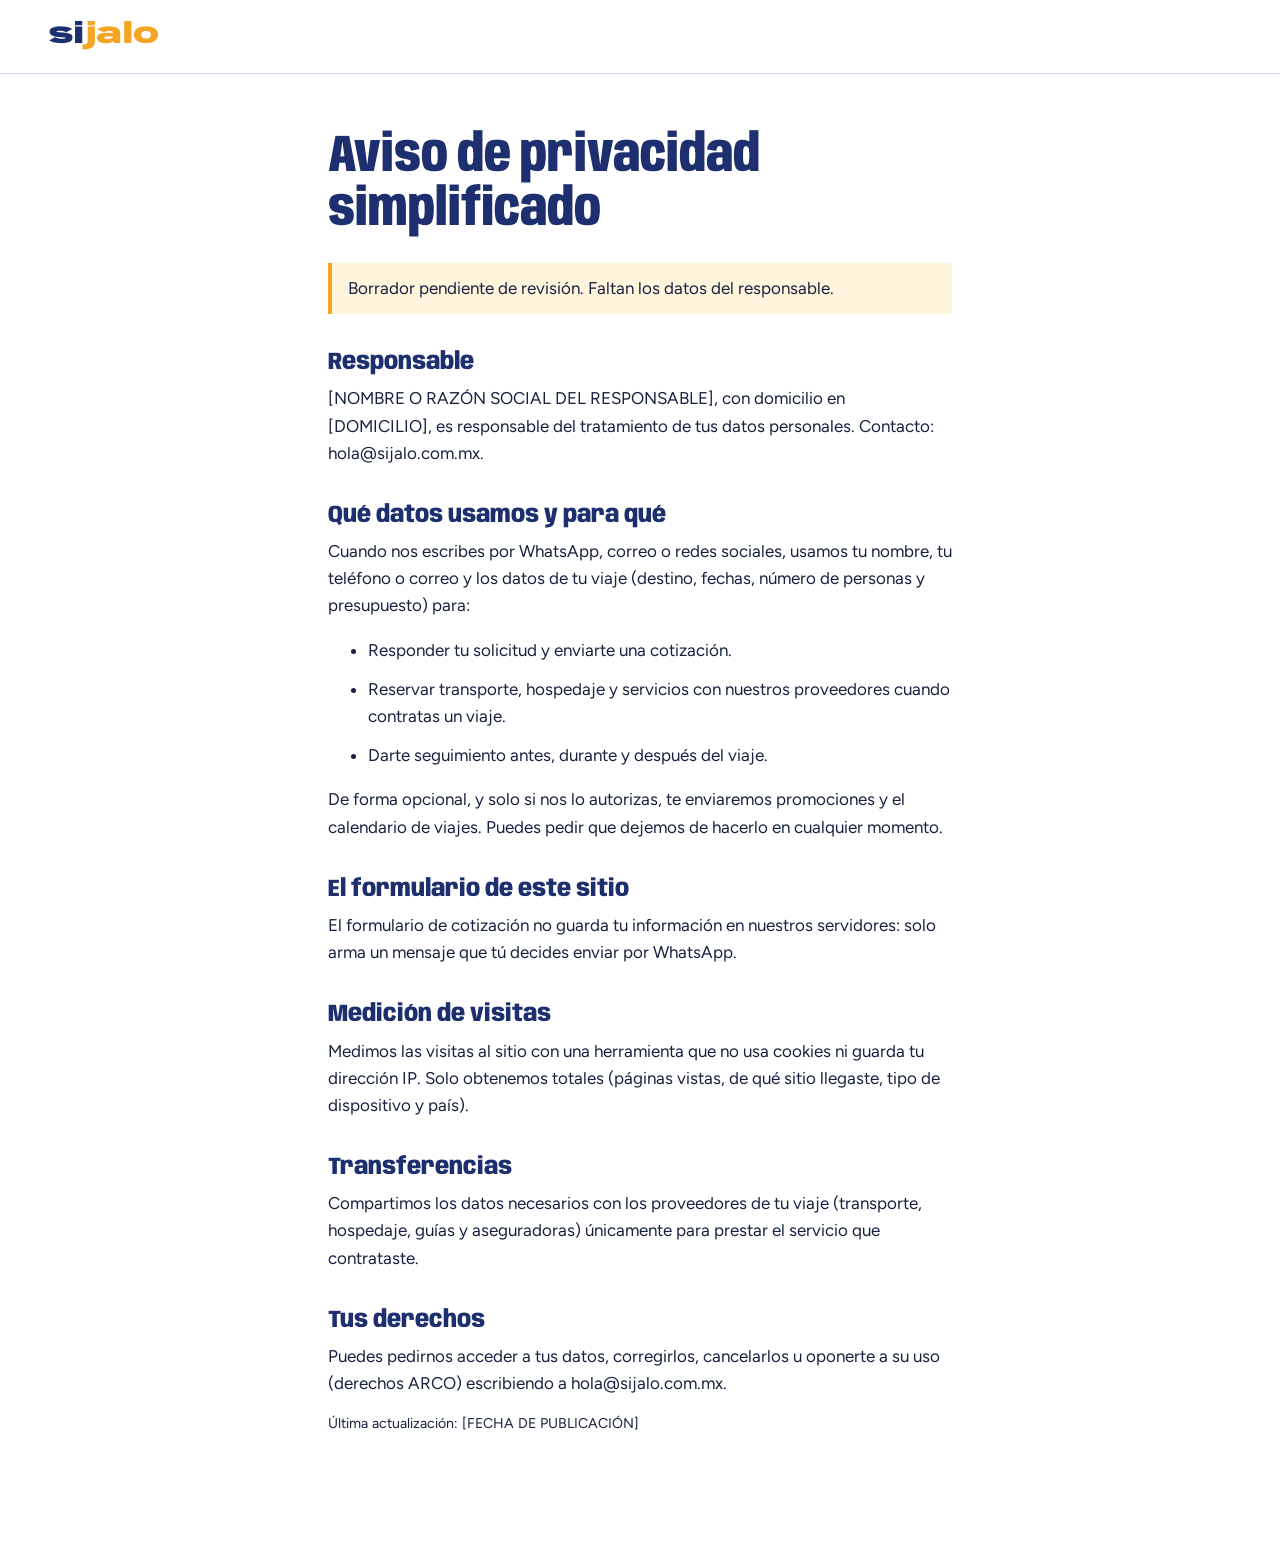
==== privacidad.html @ 4b42a72a "feat: landing v1, hosting ADR, legal checklist and IMPI findings Co-Authored-By: Claude Opus 5.5 <no" ====
<!doctype html>
<html lang="es-MX">
<head>
  <meta charset="utf-8">
  <meta name="viewport" content="width=device-width, initial-scale=1">
  <title>Aviso de privacidad, Sijalo</title>
  <meta name="robots" content="noindex">
  <link rel="icon" href="favicon.svg" type="image/svg+xml">
  <link rel="preconnect" href="https://fonts.googleapis.com">
  <link rel="preconnect" href="https://fonts.gstatic.com" crossorigin>
  <link href="https://fonts.googleapis.com/css2?family=Anybody:wdth,wght@50..150,500..900&family=Figtree:wght@400;500;700&display=swap" rel="stylesheet">
  <link rel="stylesheet" href="styles.css">
</head>
<body>
  <header class="top">
    <a class="logo" href="/" aria-label="Sijalo, inicio">si<span>jalo</span></a>
  </header>
  <main class="legal">
    <h1>Aviso de privacidad simplificado</h1>
    <!-- DRAFT: pending owner approval and responsible-party data. Do not publish without approval. -->
    <p class="draft">Borrador pendiente de revisión. Faltan los datos del responsable.</p>

    <h2>Responsable</h2>
    <p>[NOMBRE O RAZÓN SOCIAL DEL RESPONSABLE], con domicilio en [DOMICILIO], es responsable del tratamiento de tus datos personales. Contacto: hola@sijalo.com.mx.</p>

    <h2>Qué datos usamos y para qué</h2>
    <p>Cuando nos escribes por WhatsApp, correo o redes sociales, usamos tu nombre, tu teléfono o correo y los datos de tu viaje (destino, fechas, número de personas y presupuesto) para:</p>
    <ul>
      <li>Responder tu solicitud y enviarte una cotización.</li>
      <li>Reservar transporte, hospedaje y servicios con nuestros proveedores cuando contratas un viaje.</li>
      <li>Darte seguimiento antes, durante y después del viaje.</li>
    </ul>
    <p>De forma opcional, y solo si nos lo autorizas, te enviaremos promociones y el calendario de viajes. Puedes pedir que dejemos de hacerlo en cualquier momento.</p>

    <h2>El formulario de este sitio</h2>
    <p>El formulario de cotización no guarda tu información en nuestros servidores: solo arma un mensaje que tú decides enviar por WhatsApp.</p>

    <h2>Medición de visitas</h2>
    <p>Medimos las visitas al sitio con una herramienta que no usa cookies ni guarda tu dirección IP. Solo obtenemos totales (páginas vistas, de qué sitio llegaste, tipo de dispositivo y país).</p>

    <h2>Transferencias</h2>
    <p>Compartimos los datos necesarios con los proveedores de tu viaje (transporte, hospedaje, guías y aseguradoras) únicamente para prestar el servicio que contrataste.</p>

    <h2>Tus derechos</h2>
    <p>Puedes pedirnos acceder a tus datos, corregirlos, cancelarlos u oponerte a su uso (derechos ARCO) escribiendo a hola@sijalo.com.mx.</p>

    <p><small>Última actualización: [FECHA DE PUBLICACIÓN]</small></p>
  </main>
</body>
</html>
---- styles.css ----
:root {
  --anil: #1d2f6f;
  --anil-deep: #121e4a;
  --sol: #f5a524;
  --nopal: #2f7d4f;
  --cielo: #dfe8ff;
  --paper: #ffffff;
  --ink: #18213f;
  --muted: #55607f;
  --line: #d5dcef;
  --chat-bg: #e9efe4;
  --bubble-in: #ffffff;
  --bubble-out: #d4f3c4;
  --display: "Anybody", "Arial Narrow", sans-serif;
  --body: "Figtree", system-ui, sans-serif;
  --gutter: clamp(16px, 4vw, 48px);
  --max: 1160px;
}

*, *::before, *::after { box-sizing: border-box; }
html { scroll-behavior: smooth; }
@media (prefers-reduced-motion: reduce) { html { scroll-behavior: auto; } }

body {
  margin: 0;
  background: var(--paper);
  color: var(--ink);
  font: 400 1.0625rem/1.6 var(--body);
  -webkit-font-smoothing: antialiased;
}

h1, h2, h3 { font-family: var(--display); line-height: 1.05; margin: 0; }
h2 { font-size: clamp(2rem, 4.5vw, 3.25rem); font-weight: 800; font-stretch: 75%; color: var(--anil); }
h3 { font-size: 1.375rem; font-weight: 700; font-stretch: 90%; }
p { margin: 0; }
a { color: inherit; }
:focus-visible { outline: 3px solid var(--sol); outline-offset: 3px; border-radius: 4px; }

.skip { position: absolute; left: -999px; top: 8px; background: var(--sol); padding: 8px 14px; z-index: 10; }
.skip:focus { left: 8px; }

main > section { padding: clamp(64px, 9vw, 120px) var(--gutter); }
main > section > * { max-width: var(--max); margin-inline: auto; }

/* Logo */
.logo {
  font-family: var(--display);
  font-weight: 900;
  font-stretch: 130%;
  font-size: 1.75rem;
  letter-spacing: -0.02em;
  text-decoration: none;
  color: var(--anil);
}
.logo span { color: var(--sol); }

/* Header */
.top {
  position: sticky; top: 0; z-index: 5;
  display: flex; align-items: center; justify-content: space-between; gap: 16px;
  padding: 14px var(--gutter);
  background: color-mix(in srgb, var(--paper) 92%, transparent);
  backdrop-filter: blur(8px);
  border-bottom: 1px solid var(--line);
}
.top nav { display: flex; align-items: center; gap: clamp(12px, 2.5vw, 28px); font-weight: 500; }
.top nav a { text-decoration: none; }
.top nav a:not(.nav-cta):hover { text-decoration: underline; text-underline-offset: 4px; }
.nav-cta { background: var(--anil); color: #fff; padding: 8px 16px; border-radius: 999px; }
@media (max-width: 640px) { .top nav a:not(.nav-cta) { display: none; } }

/* Buttons */
.btn {
  display: inline-flex; align-items: center; justify-content: center;
  min-height: 52px; padding: 0 26px;
  border-radius: 999px; border: 2px solid transparent;
  font: 700 1.0625rem var(--body); text-decoration: none; cursor: pointer;
  transition: transform .15s ease, background-color .15s ease;
}
.btn:active { transform: translateY(1px); }
.btn-sun { background: var(--sol); color: var(--anil-deep); }
.btn-sun:hover { background: #ffb53d; }
.btn-line { border-color: currentColor; color: inherit; background: transparent; }
.btn-line:hover { background: rgba(255,255,255,.1); }

/* Hero */
.hero {
  background: var(--anil);
  color: #fff;
  display: grid;
  grid-template-columns: minmax(0, 1.15fr) minmax(0, .85fr);
  gap: clamp(32px, 6vw, 80px);
  align-items: center;
  max-width: none !important;
}
main > .hero { padding-top: clamp(56px, 8vw, 104px); }
.hero > * { max-width: none; margin: 0; }
.hero-copy { justify-self: end; max-width: 620px; }
.hero h1 {
  font-size: clamp(4rem, 13vw, 10rem);
  font-weight: 900;
  font-stretch: 62%;
  line-height: .86;
  letter-spacing: -0.01em;
  color: var(--sol);
  margin-bottom: 28px;
}
.lede { font-size: clamp(1.125rem, 1.8vw, 1.3rem); max-width: 34ch; color: #e6ebff; }
.hero-actions { display: flex; flex-wrap: wrap; gap: 12px; margin-top: 32px; }

/* Chat mock */
.chat {
  justify-self: start;
  width: min(100%, 380px);
  border-radius: 22px;
  overflow: hidden;
  background: var(--chat-bg);
  color: var(--ink);
  box-shadow: 0 30px 60px -20px rgba(6, 12, 40, .55);
  transform: rotate(1.5deg);
}
.chat-head { display: flex; gap: 12px; align-items: center; padding: 12px 16px; background: var(--nopal); color: #fff; }
.chat-head strong { display: block; font-size: 1rem; }
.chat-head small { opacity: .85; font-size: .8125rem; }
.chat-avatar { display: grid; place-items: center; width: 40px; height: 40px; border-radius: 50%; background: rgba(255,255,255,.2); font-size: 1.25rem; }
.chat-body { display: flex; flex-direction: column; gap: 8px; padding: 18px 14px 22px; }
.msg {
  max-width: 82%;
  padding: 8px 12px;
  border-radius: 12px;
  font-size: .9375rem;
  line-height: 1.4;
  box-shadow: 0 1px 1px rgba(0,0,0,.08);
  animation: pop .35s cubic-bezier(.2,.9,.3,1.3) both;
  animation-delay: calc(.4s + var(--d) * .55s);
}
.msg b { display: block; font-size: .75rem; color: var(--nopal); }
.msg.in { background: var(--bubble-in); align-self: flex-start; border-top-left-radius: 4px; }
.msg.out { background: var(--bubble-out); align-self: flex-end; border-top-right-radius: 4px; }
.msg.out:nth-last-child(2) { font-family: var(--display); font-weight: 800; font-size: 1.25rem; font-stretch: 80%; }
@keyframes pop { from { opacity: 0; transform: translateY(8px) scale(.96); } }
@media (prefers-reduced-motion: reduce) { .msg { animation: none; } }

@media (max-width: 860px) {
  .hero { grid-template-columns: 1fr; }
  .hero-copy, .chat { justify-self: stretch; }
  .chat { margin-inline: auto; transform: none; }
}

/* Who */
.who h2 { margin-bottom: 40px; }
.who-grid {
  list-style: none; padding: 0; margin-top: 0;
  display: grid;
  grid-template-columns: repeat(12, 1fr);
  gap: 16px;
}
.who-item { padding: 28px; border-radius: 6px; }
.who-item h3 { font-size: clamp(1.75rem, 3vw, 2.25rem); font-stretch: 70%; font-weight: 800; margin-bottom: 10px; }
.who-item p { max-width: 42ch; }
.w-friends { grid-column: span 7; background: var(--sol); color: var(--anil-deep); }
.w-women { grid-column: span 5; background: var(--cielo); color: var(--anil); }
.w-family { grid-column: span 5; background: var(--anil); color: #fff; }
.w-adventure { grid-column: span 7; background: var(--nopal); color: #fff; }
@media (max-width: 760px) { .who-item { grid-column: 1 / -1 !important; } }

/* How */
.how { background: var(--cielo); }
.how h2 { margin-bottom: 40px; }
.steps {
  list-style: none; padding: 0; margin-top: 0;
  display: grid; grid-template-columns: repeat(4, 1fr); gap: 32px;
  counter-reset: step;
}
.steps li { counter-increment: step; border-top: 3px solid var(--anil); padding-top: 18px; }
.steps li::before {
  content: counter(step);
  display: block;
  font: 900 3rem/1 var(--display);
  font-stretch: 60%;
  color: var(--anil);
  margin-bottom: 10px;
}
.steps h3 { margin-bottom: 8px; color: var(--anil); }
.steps p { color: var(--muted); }
@media (max-width: 900px) { .steps { grid-template-columns: repeat(2, 1fr); } }
@media (max-width: 520px) { .steps { grid-template-columns: 1fr; } }

/* Ideas */
.ideas-head { display: grid; grid-template-columns: 1fr 1fr; gap: 24px 48px; align-items: end; margin-bottom: 40px; }
.ideas-head p { color: var(--muted); max-width: 46ch; }
@media (max-width: 760px) { .ideas-head { grid-template-columns: 1fr; } }
.dest { list-style: none; padding: 0; margin-top: 0; border-top: 1px solid var(--line); }
.dest li { border-bottom: 1px solid var(--line); }
.dest a {
  display: grid;
  grid-template-columns: minmax(0, 1fr) 180px minmax(0, 1fr);
  align-items: baseline;
  gap: 8px 24px;
  padding: 18px 4px;
  text-decoration: none;
}
.dest span {
  font: 800 clamp(1.5rem, 3.4vw, 2.5rem)/1.05 var(--display);
  font-stretch: 72%;
  color: var(--anil);
  transition: font-stretch .25s ease, color .2s ease;
}
.dest small { color: var(--nopal); font-weight: 700; font-size: .9375rem; }
.dest em { font-style: normal; color: var(--muted); }
.dest a:hover span, .dest a:focus-visible span { font-stretch: 100%; color: var(--nopal); }
@media (max-width: 760px) { .dest a { grid-template-columns: 1fr; gap: 2px; } }

/* Quote */
.quote {
  background: var(--anil-deep);
  color: #fff;
}
.quote > * { max-width: none; }
.quote { display: grid; grid-template-columns: minmax(0, 1fr) minmax(0, 1fr); gap: clamp(32px, 6vw, 80px); }
.quote-copy { justify-self: end; max-width: 460px; }
.quote h2 { color: var(--sol); margin-bottom: 18px; }
.quote-copy p { color: #d8defa; }
.quote-copy .fine { margin-top: 18px; font-size: .9375rem; color: #a9b3dc; }
.quote-form { justify-self: start; width: min(100%, 520px); display: grid; gap: 18px; margin: 0; }
.quote-form label, .quote-form legend { display: grid; gap: 6px; font-weight: 500; font-size: .9375rem; }
.quote-form input:not([type=radio]), .quote-form select {
  min-height: 50px; padding: 0 14px;
  border: 2px solid transparent; border-radius: 10px;
  background: #fff; color: var(--ink);
  font: 400 1rem var(--body);
}
.quote-form input:focus, .quote-form select:focus { outline: none; border-color: var(--sol); }
.quote-form .row { display: grid; grid-template-columns: 1fr 1fr; gap: 14px; }
.quote-form fieldset { border: 0; padding: 0; margin: 0; }
.quote-form legend { margin-bottom: 8px; }
.chips { display: flex; flex-wrap: wrap; gap: 8px; }
.chip { position: relative; display: inline-block !important; }
.chip input { position: absolute; opacity: 0; inset: 0; }
.chip span { display: inline-block; padding: 9px 16px; border-radius: 999px; border: 2px solid #4a5a9a; cursor: pointer; }
.chip input:checked + span { background: var(--sol); border-color: var(--sol); color: var(--anil-deep); font-weight: 700; }
.chip input:focus-visible + span { outline: 3px solid var(--sol); outline-offset: 2px; }
.form-error { color: #ffcf7a; font-weight: 500; }
.quote-form .btn { justify-self: start; margin-top: 6px; }
@media (max-width: 860px) {
  .quote { grid-template-columns: 1fr; }
  .quote-copy, .quote-form { justify-self: stretch; max-width: none; width: 100%; }
}
@media (max-width: 420px) { .quote-form .row { grid-template-columns: 1fr; } }

/* FAQ */
.faq h2 { margin-bottom: 28px; }
.faq details { border-bottom: 1px solid var(--line); max-width: 760px; margin-inline: auto; }
.faq h2 { max-width: 760px; }
.faq summary {
  cursor: pointer; list-style: none;
  padding: 20px 40px 20px 0; position: relative;
  font-weight: 700; font-size: 1.125rem;
}
.faq summary::-webkit-details-marker { display: none; }
.faq summary::after {
  content: "+"; position: absolute; right: 4px; top: 50%; transform: translateY(-50%);
  font: 700 1.75rem/1 var(--display); color: var(--nopal); transition: transform .2s ease;
}
.faq details[open] summary::after { transform: translateY(-50%) rotate(45deg); }
.faq details p { padding: 0 0 22px; color: var(--muted); max-width: 64ch; }

/* Footer */
.foot {
  display: grid; grid-template-columns: 1fr auto; gap: 24px;
  padding: 48px var(--gutter);
  border-top: 1px solid var(--line);
  max-width: calc(var(--max) + 2 * var(--gutter));
  margin: 0 auto;
}
.foot-brand p { color: var(--muted); margin-top: 4px; }
.foot-links { list-style: none; padding: 0; margin: 0; display: flex; flex-wrap: wrap; gap: 8px 24px; align-self: center; }
.foot-links a { text-decoration: none; font-weight: 500; }
.foot-links a:hover { text-decoration: underline; }
.copy { grid-column: 1 / -1; color: var(--muted); font-size: .875rem; }
@media (max-width: 640px) { .foot { grid-template-columns: 1fr; } }

/* Legal page */
.legal { max-width: 720px; margin: 0 auto; padding: 56px var(--gutter) 96px; }
.legal h1 { font-size: clamp(2.25rem, 5vw, 3.25rem); font-stretch: 75%; font-weight: 800; color: var(--anil); margin-bottom: 24px; }
.legal h2 { font-size: 1.5rem; margin: 36px 0 10px; font-stretch: 85%; }
.legal p, .legal li { color: var(--ink); margin-bottom: 12px; }
.legal .draft { background: #fff4dc; border-left: 4px solid var(--sol); padding: 12px 16px; }
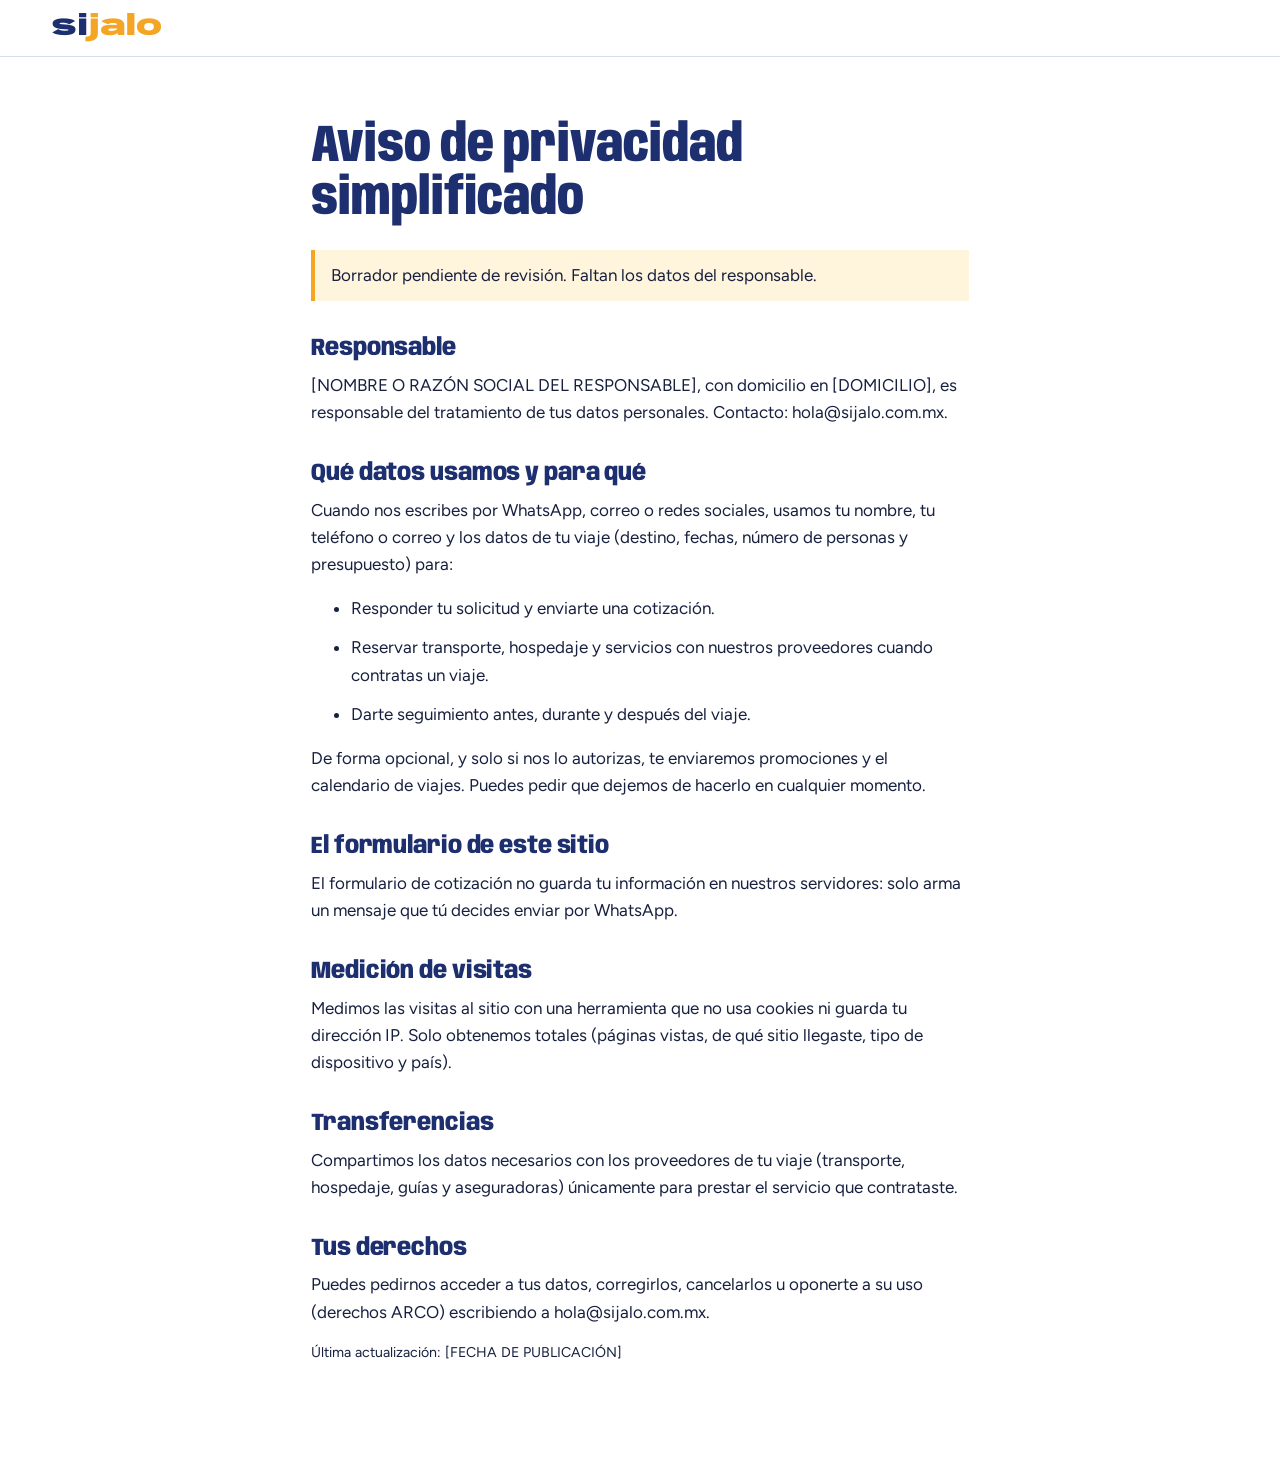
==== commit a5efb14c: "feat(site): v2 redesign with photos, slideshow, trip builder, seasons and video reel Co-Authored-By:" ====
--- a/privacidad.html
+++ b/privacidad.html
@@ -11,7 +11,7 @@
   <link href="https://fonts.googleapis.com/css2?family=Anybody:wdth,wght@50..150,500..900&family=Figtree:wght@400;500;700&display=swap" rel="stylesheet">
   <link rel="stylesheet" href="styles.css">
 </head>
-<body>
+<body class="page">
   <header class="top">
     <a class="logo" href="/" aria-label="Sijalo, inicio">si<span>jalo</span></a>
   </header>
--- a/styles.css
+++ b/styles.css
@@ -1,288 +1,390 @@
 :root {
   --anil: #1d2f6f;
-  --anil-deep: #121e4a;
+  --anil-deep: #111c46;
   --sol: #f5a524;
+  --sol-hi: #ffb94a;
+  --tierra: #b4432a;
   --nopal: #2f7d4f;
-  --cielo: #dfe8ff;
+  --cielo: #e4ebff;
+  --arena: #fbf7f0;
   --paper: #ffffff;
-  --ink: #18213f;
-  --muted: #55607f;
-  --line: #d5dcef;
-  --chat-bg: #e9efe4;
-  --bubble-in: #ffffff;
-  --bubble-out: #d4f3c4;
+  --ink: #17203f;
+  --muted: #5a6483;
+  --line: #d9dfef;
   --display: "Anybody", "Arial Narrow", sans-serif;
   --body: "Figtree", system-ui, sans-serif;
-  --gutter: clamp(16px, 4vw, 48px);
-  --max: 1160px;
+  --gutter: clamp(16px, 4vw, 56px);
+  --max: 1200px;
+  --r-lg: 22px;
+  --r-md: 14px;
 }
 
 *, *::before, *::after { box-sizing: border-box; }
-html { scroll-behavior: smooth; }
-@media (prefers-reduced-motion: reduce) { html { scroll-behavior: auto; } }
-
-body {
-  margin: 0;
-  background: var(--paper);
-  color: var(--ink);
-  font: 400 1.0625rem/1.6 var(--body);
-  -webkit-font-smoothing: antialiased;
-}
-
-h1, h2, h3 { font-family: var(--display); line-height: 1.05; margin: 0; }
-h2 { font-size: clamp(2rem, 4.5vw, 3.25rem); font-weight: 800; font-stretch: 75%; color: var(--anil); }
-h3 { font-size: 1.375rem; font-weight: 700; font-stretch: 90%; }
+[hidden] { display: none !important; }
+html { scroll-behavior: smooth; scroll-padding-top: 72px; }
+@media (prefers-reduced-motion: reduce) { html { scroll-behavior: auto; } *, *::before, *::after { animation: none !important; transition: none !important; } }
+
+body { margin: 0; background: var(--paper); color: var(--ink); font: 400 1.0625rem/1.6 var(--body); -webkit-font-smoothing: antialiased; }
+img { display: block; max-width: 100%; }
+h1, h2, h3 { font-family: var(--display); line-height: 1.02; margin: 0; }
+h2 { font-size: clamp(2.25rem, 5vw, 3.75rem); font-weight: 800; font-stretch: 72%; color: var(--anil); letter-spacing: -0.005em; }
+h3 { font-size: 1.375rem; font-weight: 700; font-stretch: 88%; }
 p { margin: 0; }
 a { color: inherit; }
-:focus-visible { outline: 3px solid var(--sol); outline-offset: 3px; border-radius: 4px; }
-
-.skip { position: absolute; left: -999px; top: 8px; background: var(--sol); padding: 8px 14px; z-index: 10; }
+button { font: inherit; }
+:focus-visible { outline: 3px solid var(--sol); outline-offset: 3px; border-radius: 6px; }
+
+.wrap { max-width: var(--max); margin-inline: auto; }
+main > section { padding: clamp(72px, 10vw, 136px) var(--gutter); }
+.kicker { font-weight: 700; color: var(--tierra); margin-bottom: 10px; font-size: 1rem; }
+
+.skip { position: absolute; left: -999px; top: 8px; background: var(--sol); padding: 8px 14px; z-index: 50; }
 .skip:focus { left: 8px; }
 
-main > section { padding: clamp(64px, 9vw, 120px) var(--gutter); }
-main > section > * { max-width: var(--max); margin-inline: auto; }
-
 /* Logo */
-.logo {
-  font-family: var(--display);
-  font-weight: 900;
-  font-stretch: 130%;
-  font-size: 1.75rem;
-  letter-spacing: -0.02em;
-  text-decoration: none;
-  color: var(--anil);
-}
+.logo { font-family: var(--display); font-weight: 900; font-stretch: 130%; font-size: 1.75rem; letter-spacing: -0.02em; text-decoration: none; color: var(--anil); line-height: 1; }
 .logo span { color: var(--sol); }
 
 /* Header */
 .top {
-  position: sticky; top: 0; z-index: 5;
+  position: fixed; inset: 0 0 auto 0; z-index: 30;
   display: flex; align-items: center; justify-content: space-between; gap: 16px;
   padding: 14px var(--gutter);
-  background: color-mix(in srgb, var(--paper) 92%, transparent);
-  backdrop-filter: blur(8px);
-  border-bottom: 1px solid var(--line);
-}
-.top nav { display: flex; align-items: center; gap: clamp(12px, 2.5vw, 28px); font-weight: 500; }
+  transition: background-color .25s ease, box-shadow .25s ease;
+}
+.top .logo { color: #fff; }
+.top nav { display: flex; align-items: center; gap: clamp(14px, 2.4vw, 30px); font-weight: 600; color: #fff; }
 .top nav a { text-decoration: none; }
-.top nav a:not(.nav-cta):hover { text-decoration: underline; text-underline-offset: 4px; }
-.nav-cta { background: var(--anil); color: #fff; padding: 8px 16px; border-radius: 999px; }
-@media (max-width: 640px) { .top nav a:not(.nav-cta) { display: none; } }
+.top nav a:not(.nav-cta):hover { text-decoration: underline; text-underline-offset: 5px; }
+.nav-cta { background: var(--sol); color: var(--anil-deep); padding: 9px 18px; border-radius: 999px; }
+.top.solid { background: rgba(255,255,255,.96); box-shadow: 0 1px 0 var(--line); backdrop-filter: blur(10px); }
+.top.solid .logo, .top.solid nav { color: var(--anil); }
+.top.solid .logo span { color: var(--sol); }
+@media (max-width: 820px) { .top nav a:not(.nav-cta) { display: none; } }
 
 /* Buttons */
 .btn {
-  display: inline-flex; align-items: center; justify-content: center;
-  min-height: 52px; padding: 0 26px;
-  border-radius: 999px; border: 2px solid transparent;
+  display: inline-flex; align-items: center; justify-content: center; gap: 8px;
+  min-height: 54px; padding: 0 28px; border-radius: 999px; border: 2px solid transparent;
   font: 700 1.0625rem var(--body); text-decoration: none; cursor: pointer;
-  transition: transform .15s ease, background-color .15s ease;
+  transition: transform .15s ease, background-color .15s ease, color .15s ease;
 }
 .btn:active { transform: translateY(1px); }
 .btn-sun { background: var(--sol); color: var(--anil-deep); }
-.btn-sun:hover { background: #ffb53d; }
-.btn-line { border-color: currentColor; color: inherit; background: transparent; }
-.btn-line:hover { background: rgba(255,255,255,.1); }
+.btn-sun:hover { background: var(--sol-hi); }
+.btn-anil { background: var(--anil); color: #fff; }
+.btn-anil:hover { background: var(--anil-deep); }
+.btn-glass { background: rgba(255,255,255,.14); color: #fff; border-color: rgba(255,255,255,.7); backdrop-filter: blur(6px); }
+.btn-glass:hover { background: rgba(255,255,255,.24); }
+.btn-ghost { background: transparent; color: var(--anil); border-color: var(--line); }
+.btn-ghost:hover { border-color: var(--anil); }
+.link { color: var(--anil); font-weight: 700; text-underline-offset: 5px; }
 
 /* Hero */
-.hero {
-  background: var(--anil);
-  color: #fff;
-  display: grid;
-  grid-template-columns: minmax(0, 1.15fr) minmax(0, .85fr);
-  gap: clamp(32px, 6vw, 80px);
-  align-items: center;
-  max-width: none !important;
-}
-main > .hero { padding-top: clamp(56px, 8vw, 104px); }
-.hero > * { max-width: none; margin: 0; }
-.hero-copy { justify-self: end; max-width: 620px; }
+.hero { position: relative; min-height: min(100svh, 980px); display: grid; align-items: end; color: #fff; overflow: hidden; isolation: isolate; padding-top: 120px !important; padding-bottom: clamp(56px, 8vw, 96px) !important; }
+.hero-bg { position: absolute; inset: 0; z-index: -1; overflow: hidden; background: var(--anil-deep); }
+.hero-bg .slide { position: absolute; inset: 0; width: 100%; height: 100%; object-fit: cover; object-position: 50% 55%; opacity: 0; transform: scale(1.02); transition: opacity 1.4s ease; }
+.hero-bg .slide.on { opacity: 1; animation: kenburns 9s ease-out forwards; }
+@keyframes kenburns { from { transform: scale(1.02) translate3d(0,0,0); } to { transform: scale(1.14) translate3d(-1.5%, -1%, 0); } }
+.sr-only { position: absolute; width: 1px; height: 1px; overflow: hidden; clip: rect(0 0 0 0); white-space: nowrap; }
+.hero-to { font: 800 clamp(1.75rem, 4vw, 3rem)/1 var(--display); font-stretch: 70%; color: #fff; margin: -8px 0 22px; height: 1.1em; overflow: hidden; text-shadow: 0 2px 20px rgba(17,28,70,.5); }
+.hero-to span { display: inline-block; }
+.hero-to span.swap { animation: swapUp .6s cubic-bezier(.2,.8,.2,1); }
+@keyframes swapUp { from { transform: translateY(100%); opacity: 0; } }
+.hero-dots { position: absolute; left: 50%; bottom: 22px; transform: translateX(-50%); display: flex; gap: 8px; }
+.hero-dots i { width: 28px; height: 4px; border-radius: 4px; background: rgba(255,255,255,.35); overflow: hidden; position: relative; }
+.hero-dots i.on::after { content: ""; position: absolute; inset: 0; background: var(--sol); transform-origin: left; animation: dot 6.5s linear forwards; }
+@keyframes dot { from { transform: scaleX(0); } }
+.hero-place { transition: opacity .4s ease; }
+.hero::after { content: ""; position: absolute; inset: 0; z-index: -1; background: linear-gradient(180deg, rgba(17,28,70,.55) 0%, rgba(17,28,70,.05) 28%, rgba(17,28,70,.15) 55%, rgba(17,28,70,.82) 100%); }
+.hero-inner { width: 100%; max-width: var(--max); margin: 0 auto; display: grid; grid-template-columns: minmax(0, 1fr) auto; gap: 40px; align-items: end; }
 .hero h1 {
-  font-size: clamp(4rem, 13vw, 10rem);
-  font-weight: 900;
-  font-stretch: 62%;
-  line-height: .86;
-  letter-spacing: -0.01em;
-  color: var(--sol);
-  margin-bottom: 28px;
-}
-.lede { font-size: clamp(1.125rem, 1.8vw, 1.3rem); max-width: 34ch; color: #e6ebff; }
-.hero-actions { display: flex; flex-wrap: wrap; gap: 12px; margin-top: 32px; }
-
-/* Chat mock */
-.chat {
-  justify-self: start;
-  width: min(100%, 380px);
-  border-radius: 22px;
-  overflow: hidden;
-  background: var(--chat-bg);
-  color: var(--ink);
-  box-shadow: 0 30px 60px -20px rgba(6, 12, 40, .55);
-  transform: rotate(1.5deg);
-}
-.chat-head { display: flex; gap: 12px; align-items: center; padding: 12px 16px; background: var(--nopal); color: #fff; }
-.chat-head strong { display: block; font-size: 1rem; }
-.chat-head small { opacity: .85; font-size: .8125rem; }
-.chat-avatar { display: grid; place-items: center; width: 40px; height: 40px; border-radius: 50%; background: rgba(255,255,255,.2); font-size: 1.25rem; }
-.chat-body { display: flex; flex-direction: column; gap: 8px; padding: 18px 14px 22px; }
-.msg {
-  max-width: 82%;
-  padding: 8px 12px;
-  border-radius: 12px;
-  font-size: .9375rem;
-  line-height: 1.4;
-  box-shadow: 0 1px 1px rgba(0,0,0,.08);
-  animation: pop .35s cubic-bezier(.2,.9,.3,1.3) both;
-  animation-delay: calc(.4s + var(--d) * .55s);
-}
-.msg b { display: block; font-size: .75rem; color: var(--nopal); }
-.msg.in { background: var(--bubble-in); align-self: flex-start; border-top-left-radius: 4px; }
-.msg.out { background: var(--bubble-out); align-self: flex-end; border-top-right-radius: 4px; }
-.msg.out:nth-last-child(2) { font-family: var(--display); font-weight: 800; font-size: 1.25rem; font-stretch: 80%; }
-@keyframes pop { from { opacity: 0; transform: translateY(8px) scale(.96); } }
-@media (prefers-reduced-motion: reduce) { .msg { animation: none; } }
-
+  font-size: clamp(4.5rem, 13vw, 9.5rem); font-weight: 900; font-stretch: 58%;
+  line-height: .84; color: var(--sol); margin-bottom: 14px;
+  text-shadow: 0 6px 40px rgba(17,28,70,.35);
+}
+.lede { font-size: clamp(1.125rem, 1.8vw, 1.35rem); max-width: 36ch; color: #f1f3ff; text-shadow: 0 1px 12px rgba(17,28,70,.5); }
+.hero-actions { display: flex; flex-wrap: wrap; gap: 12px; margin-top: 30px; }
+.hero-place { position: absolute; right: var(--gutter); top: 96px; font-size: .875rem; font-weight: 600; background: rgba(17,28,70,.45); padding: 6px 12px; border-radius: 999px; backdrop-filter: blur(6px); }
+
+.chat { width: 320px; border-radius: 20px; overflow: hidden; background: #ece5dd; color: var(--ink); box-shadow: 0 30px 60px -20px rgba(6,12,40,.6); transform: rotate(2deg); margin-bottom: 8px; }
+.chat-head { display: flex; gap: 12px; align-items: center; padding: 10px 14px; background: #075e54; color: #fff; }
+.chat-head strong { display: block; font-size: .9375rem; }
+.chat-head small { opacity: .85; font-size: .75rem; }
+.chat-avatar { display: grid; place-items: center; width: 36px; height: 36px; border-radius: 50%; background: rgba(255,255,255,.2); }
+.chat-body { display: flex; flex-direction: column; gap: 7px; padding: 14px 12px 18px; }
+.msg { max-width: 85%; padding: 7px 11px; border-radius: 12px; font-size: .875rem; line-height: 1.4; box-shadow: 0 1px 1px rgba(0,0,0,.08); animation: pop .4s cubic-bezier(.2,.9,.3,1.3) both; animation-delay: calc(.6s + var(--d) * .7s); }
+.msg b { display: block; font-size: .7rem; color: var(--nopal); }
+.msg.in { background: #fff; align-self: flex-start; border-top-left-radius: 4px; }
+.msg.out { background: #d9fdd3; align-self: flex-end; border-top-right-radius: 4px; }
+.msg.big { font-family: var(--display); font-weight: 800; font-size: 1.375rem; font-stretch: 80%; }
+@keyframes pop { from { opacity: 0; transform: translateY(10px) scale(.95); } }
+@media (max-width: 900px) {
+  .hero-inner { grid-template-columns: 1fr; }
+  .chat { display: none; }
+  .hero-place { top: auto; bottom: 16px; right: 16px; }
+}
+
+/* Promise strip */
+.promise { background: var(--anil); color: #fff; padding-block: 40px !important; }
+.promise ul { list-style: none; margin: 0 auto; padding: 0; max-width: var(--max); display: grid; grid-template-columns: repeat(4, 1fr); gap: 24px 40px; }
+.promise strong { display: block; font: 800 1.375rem/1.1 var(--display); font-stretch: 80%; color: var(--sol); margin-bottom: 6px; }
+.promise span { color: #d6ddfb; font-size: .9375rem; }
+@media (max-width: 900px) { .promise ul { grid-template-columns: 1fr 1fr; } }
+@media (max-width: 480px) { .promise ul { grid-template-columns: 1fr; } }
+
+/* Marquee (bus destination sign) */
+.marquee { background: #0b0f22; color: var(--sol); overflow: hidden; padding: 16px 0; border-block: 3px solid #1b2250; }
+.marquee-track { display: flex; width: max-content; animation: marquee 45s linear infinite; }
+.marquee:hover .marquee-track { animation-play-state: paused; }
+.marquee-track span { font: 800 clamp(1.25rem, 2.6vw, 1.9rem)/1 var(--display); font-stretch: 115%; letter-spacing: .04em; white-space: nowrap; padding-right: 36px; text-shadow: 0 0 12px rgba(245,165,36,.55); }
+.marquee-track span::after { content: "✺"; margin-left: 36px; color: var(--tierra); text-shadow: none; }
+@keyframes marquee { to { transform: translateX(-50%); } }
+
+/* Reveal for destination cards */
+.js .dcard { opacity: 0; transform: translateY(28px); transition: opacity .7s ease, transform .7s cubic-bezier(.2,.8,.2,1); transition-delay: calc(var(--i, 0) * 70ms); }
+.js .dcard.in { opacity: 1; transform: none; }
+
+/* Video reel */
+.reel { background: #0b0f22; color: #fff; }
+.reel h2 { color: #fff; }
+.reel-head { display: grid; grid-template-columns: 1.1fr 1fr; gap: 20px 56px; align-items: end; margin-bottom: 32px; }
+.reel-head p { color: #c9d2f5; }
+.reel-row { display: grid; grid-template-columns: .75fr 1fr 1fr; gap: 16px; align-items: stretch; }
+.clip { margin: 0; position: relative; border-radius: var(--r-lg); overflow: hidden; background: #1b2250; min-height: 420px; }
+.clip video { position: absolute; inset: 0; width: 100%; height: 100%; object-fit: cover; }
+.clip::after { content: ""; position: absolute; inset: 0; background: linear-gradient(180deg, transparent 55%, rgba(11,15,34,.85)); pointer-events: none; }
+.clip figcaption { position: absolute; left: 18px; bottom: 16px; z-index: 1; font: 800 1.5rem/1.05 var(--display); font-stretch: 75%; }
+.clip figcaption span { display: block; font: 600 .875rem var(--body); color: #ffd59a; margin-top: 4px; }
 @media (max-width: 860px) {
-  .hero { grid-template-columns: 1fr; }
-  .hero-copy, .chat { justify-self: stretch; }
-  .chat { margin-inline: auto; transform: none; }
-}
-
-/* Who */
-.who h2 { margin-bottom: 40px; }
-.who-grid {
-  list-style: none; padding: 0; margin-top: 0;
-  display: grid;
-  grid-template-columns: repeat(12, 1fr);
-  gap: 16px;
-}
-.who-item { padding: 28px; border-radius: 6px; }
-.who-item h3 { font-size: clamp(1.75rem, 3vw, 2.25rem); font-stretch: 70%; font-weight: 800; margin-bottom: 10px; }
-.who-item p { max-width: 42ch; }
-.w-friends { grid-column: span 7; background: var(--sol); color: var(--anil-deep); }
-.w-women { grid-column: span 5; background: var(--cielo); color: var(--anil); }
-.w-family { grid-column: span 5; background: var(--anil); color: #fff; }
-.w-adventure { grid-column: span 7; background: var(--nopal); color: #fff; }
-@media (max-width: 760px) { .who-item { grid-column: 1 / -1 !important; } }
+  .reel-head { grid-template-columns: 1fr; }
+  .reel-row { grid-template-columns: none; grid-auto-flow: column; grid-auto-columns: 78%; overflow-x: auto; scroll-snap-type: x mandatory; padding-bottom: 8px; margin-inline: calc(var(--gutter) * -1); padding-inline: var(--gutter); }
+  .clip { scroll-snap-align: center; min-height: 460px; }
+}
+
+/* Styles tabs */
+.styles h2 { margin-bottom: 28px; }
+.tabs { display: flex; flex-wrap: wrap; gap: 10px; margin-bottom: 28px; }
+.tab { border: 2px solid var(--line); background: #fff; color: var(--anil); padding: 12px 22px; border-radius: 999px; font-weight: 700; cursor: pointer; font-size: 1.0625rem; }
+.tab:hover { border-color: var(--anil); }
+.tab[aria-selected="true"] { background: var(--anil); border-color: var(--anil); color: #fff; }
+.style-panel { display: grid; grid-template-columns: minmax(0, 1.25fr) minmax(0, 1fr); border-radius: var(--r-lg); overflow: hidden; background: var(--arena); min-height: 460px; }
+.style-photo { position: relative; min-height: 320px; }
+.style-photo img { position: absolute; inset: 0; width: 100%; height: 100%; object-fit: cover; animation: fade .5s ease; }
+@keyframes fade { from { opacity: 0; } }
+.style-copy { padding: clamp(28px, 4vw, 56px); display: flex; flex-direction: column; justify-content: center; gap: 18px; }
+.style-copy h3 { font-size: clamp(1.75rem, 3vw, 2.5rem); font-stretch: 72%; font-weight: 800; color: var(--anil); line-height: 1.05; }
+.style-copy p { color: var(--muted); max-width: 48ch; }
+.perks { list-style: none; padding: 0; margin: 0; display: grid; gap: 8px; }
+.perks li { display: flex; gap: 10px; align-items: center; font-weight: 600; }
+.perks li::before { content: ""; width: 10px; height: 10px; border-radius: 50%; background: var(--sol); flex: none; }
+.style-dests { display: flex; flex-wrap: wrap; gap: 6px; }
+.style-dests a { font-size: .875rem; font-weight: 600; padding: 5px 12px; border-radius: 999px; background: #fff; border: 1px solid var(--line); text-decoration: none; color: var(--anil); }
+.style-dests a:hover { border-color: var(--anil); }
+@media (max-width: 860px) { .style-panel { grid-template-columns: 1fr; } .style-photo { min-height: 260px; } }
+
+/* Feature */
+.feature { background: var(--tierra); color: #fff; }
+.feature-grid { display: grid; grid-template-columns: minmax(0, 1.2fr) minmax(0, 1fr); gap: clamp(32px, 6vw, 80px); align-items: center; }
+.feature-photo { margin: 0; border-radius: var(--r-lg); overflow: hidden; transform: rotate(-1.5deg); box-shadow: 0 30px 60px -24px rgba(40,10,0,.6); }
+.feature-photo img { width: 100%; aspect-ratio: 4 / 3; object-fit: cover; }
+.feature .kicker { color: #ffd59a; }
+.feature h2 { color: #fff; margin-bottom: 18px; }
+.feature-copy p:not(.kicker) { color: #fbe3dc; margin-bottom: 28px; max-width: 44ch; }
+@media (max-width: 860px) { .feature-grid { grid-template-columns: 1fr; } .feature-photo { transform: none; } }
+
+/* Destinations */
+.dest-head { display: grid; grid-template-columns: 1.1fr 1fr; gap: 20px 56px; align-items: end; margin-bottom: 28px; }
+.dest-head p { color: var(--muted); max-width: 46ch; }
+@media (max-width: 860px) { .dest-head { grid-template-columns: 1fr; } }
+.filters { display: flex; flex-wrap: wrap; gap: 8px; margin-bottom: 28px; }
+.filter { border: 2px solid var(--line); background: #fff; padding: 8px 16px; border-radius: 999px; font-weight: 600; cursor: pointer; color: var(--ink); }
+.filter[aria-pressed="true"] { background: var(--sol); border-color: var(--sol); color: var(--anil-deep); }
+.dest-grid { list-style: none; padding: 0; margin: 0; display: grid; grid-template-columns: repeat(12, 1fr); gap: 16px; grid-auto-flow: dense; }
+.dcard { grid-column: span 4; position: relative; border-radius: var(--r-md); overflow: hidden; background: var(--anil); min-height: 340px; }
+.dcard.wide { grid-column: span 8; }
+.dcard button { all: unset; cursor: pointer; position: absolute; inset: 0; display: flex; flex-direction: column; justify-content: flex-end; padding: 22px; color: #fff; }
+.dcard button:focus-visible { outline: 3px solid var(--sol); outline-offset: -3px; }
+.dcard img { position: absolute; inset: 0; width: 100%; height: 100%; object-fit: cover; transition: transform .6s ease; }
+.dcard::after { content: ""; position: absolute; inset: 0; background: linear-gradient(180deg, rgba(17,28,70,0) 40%, rgba(17,28,70,.85) 100%); pointer-events: none; }
+.dcard:hover img { transform: scale(1.05); }
+.dcard .dc-txt { position: relative; z-index: 1; }
+.dcard .dc-state { font-size: .875rem; font-weight: 600; color: #ffd59a; }
+.dcard .dc-name { display: block; font: 800 clamp(1.6rem, 2.6vw, 2.1rem)/1 var(--display); font-stretch: 72%; margin-top: 4px; }
+.dcard .dc-tags { display: flex; gap: 6px; margin-top: 10px; flex-wrap: wrap; }
+.dcard .dc-tags span { font-size: .75rem; font-weight: 600; background: rgba(255,255,255,.18); padding: 3px 9px; border-radius: 999px; backdrop-filter: blur(4px); }
+.dcard.own .dc-own { position: absolute; top: 14px; left: 14px; z-index: 1; background: var(--sol); color: var(--anil-deep); font-weight: 700; font-size: .8125rem; padding: 4px 10px; border-radius: 999px; }
+.dcard[hidden] { display: none; }
+@media (max-width: 960px) { .dcard, .dcard.wide { grid-column: span 6; } }
+@media (max-width: 600px) { .dcard, .dcard.wide { grid-column: 1 / -1; min-height: 280px; } }
+
+/* Destination dialog */
+.ddialog { border: 0; padding: 0; border-radius: var(--r-lg); width: min(760px, calc(100vw - 32px)); max-height: calc(100svh - 32px); overflow: auto; color: var(--ink); box-shadow: 0 40px 80px -20px rgba(6,12,40,.55); }
+.ddialog::backdrop { background: rgba(17,28,70,.6); backdrop-filter: blur(4px); }
+.ddialog img { width: 100%; aspect-ratio: 16 / 9; object-fit: cover; }
+.dd-body { padding: 28px clamp(20px, 4vw, 40px) 32px; display: grid; gap: 14px; }
+.dd-body h3 { font-size: clamp(2rem, 4vw, 2.75rem); font-stretch: 72%; font-weight: 800; color: var(--anil); }
+.dd-state { color: var(--tierra); font-weight: 700; }
+.dd-facts { display: grid; grid-template-columns: 1fr 1fr; gap: 12px; margin: 6px 0; }
+.dd-facts div { background: var(--arena); border-radius: 12px; padding: 12px 14px; }
+.dd-facts dt { font-size: .8125rem; color: var(--muted); font-weight: 600; }
+.dd-facts dd { margin: 2px 0 0; font-weight: 700; }
+.dd-actions { display: flex; flex-wrap: wrap; gap: 10px; margin-top: 6px; }
+.dd-close { position: absolute; top: 12px; right: 12px; width: 44px; height: 44px; border-radius: 50%; border: 0; background: rgba(255,255,255,.92); font-size: 1.5rem; cursor: pointer; color: var(--anil); }
+.dd-credit { font-size: .75rem; color: var(--muted); }
+@media (max-width: 520px) { .dd-facts { grid-template-columns: 1fr; } }
+
+/* Seasons */
+.seasons { background: var(--anil-deep); color: #fff; }
+.seasons h2 { color: #fff; }
+.seasons-head { display: grid; grid-template-columns: 1.1fr 1fr; gap: 20px 56px; align-items: end; margin-bottom: 32px; }
+.seasons-head p { color: #c9d2f5; }
+@media (max-width: 860px) { .seasons-head { grid-template-columns: 1fr; } }
+.months { display: grid; grid-template-columns: repeat(12, 1fr); gap: 6px; margin-bottom: 28px; }
+.month { border: 0; background: rgba(255,255,255,.07); color: #fff; padding: 14px 0 12px; border-radius: 10px; cursor: pointer; font-weight: 700; position: relative; }
+.month small { display: block; font-weight: 500; font-size: .6875rem; color: #a9b4e0; margin-top: 2px; }
+.month:hover { background: rgba(255,255,255,.14); }
+.month[aria-selected="true"] { background: var(--sol); color: var(--anil-deep); }
+.month[aria-selected="true"] small { color: var(--anil); }
+@media (max-width: 760px) { .months { grid-template-columns: repeat(6, 1fr); } }
+.season-list { list-style: none; padding: 0; margin: 0; display: grid; grid-template-columns: repeat(auto-fill, minmax(260px, 1fr)); gap: 16px; }
+.scard { display: grid; grid-template-columns: 96px 1fr; gap: 14px; align-items: center; background: rgba(255,255,255,.06); border-radius: var(--r-md); padding: 10px; animation: fade .35s ease; }
+.scard img { width: 96px; height: 96px; border-radius: 10px; object-fit: cover; }
+.scard .ph { width: 96px; height: 96px; border-radius: 10px; background: radial-gradient(circle at 30% 40%, #fff6a6 0 3px, transparent 4px), radial-gradient(circle at 65% 30%, #fff6a6 0 2px, transparent 3px), radial-gradient(circle at 55% 70%, #fff6a6 0 3px, transparent 4px), radial-gradient(circle at 20% 75%, #fff6a6 0 2px, transparent 3px), #10301f; }
+.scard h3 { font-size: 1.25rem; color: var(--sol); }
+.scard p { color: #c9d2f5; font-size: .9375rem; }
+.scard button { all: unset; cursor: pointer; font-weight: 700; font-size: .875rem; color: #fff; text-decoration: underline; text-underline-offset: 4px; margin-top: 4px; display: inline-block; }
+.scard button:focus-visible { outline: 2px solid var(--sol); }
+
+/* Itinerary */
+.itin { background: var(--arena); }
+.itin-grid { display: grid; grid-template-columns: minmax(0, .9fr) minmax(0, 1.1fr); gap: clamp(32px, 6vw, 80px); align-items: start; }
+.itin-photo { position: sticky; top: 96px; border-radius: var(--r-lg); overflow: hidden; }
+.itin-photo img { width: 100%; aspect-ratio: 4 / 5; object-fit: cover; }
+.itin h2 { margin-bottom: 12px; }
+.itin-note { color: var(--muted); margin-bottom: 28px; max-width: 52ch; }
+.timeline { list-style: none; padding: 0; margin: 0 0 28px; position: relative; }
+.timeline::before { content: ""; position: absolute; left: 11px; top: 8px; bottom: 8px; width: 2px; background: repeating-linear-gradient(var(--anil) 0 6px, transparent 6px 12px); }
+.timeline li { position: relative; padding: 0 0 26px 44px; }
+.timeline li::before { content: ""; position: absolute; left: 3px; top: 4px; width: 18px; height: 18px; border-radius: 50%; background: var(--sol); border: 3px solid var(--arena); box-shadow: 0 0 0 2px var(--anil); }
+.timeline .tl-day { font-weight: 700; color: var(--tierra); font-size: .9375rem; }
+.timeline h3 { color: var(--anil); margin: 2px 0 6px; }
+.timeline p { color: var(--muted); }
+.includes { background: #fff; border-radius: var(--r-md); padding: 20px 22px; margin-bottom: 28px; border: 1px solid var(--line); }
+.includes h3 { font-size: 1.125rem; margin-bottom: 10px; color: var(--anil); }
+.includes ul { list-style: none; padding: 0; margin: 0; display: flex; flex-wrap: wrap; gap: 8px 18px; }
+.includes li { display: flex; gap: 8px; align-items: center; font-weight: 600; }
+.includes li::before { content: "✓"; color: var(--nopal); font-weight: 900; }
+@media (max-width: 860px) { .itin-grid { grid-template-columns: 1fr; } .itin-photo { position: static; } .itin-photo img { aspect-ratio: 16 / 10; } }
 
 /* How */
-.how { background: var(--cielo); }
 .how h2 { margin-bottom: 40px; }
-.steps {
-  list-style: none; padding: 0; margin-top: 0;
-  display: grid; grid-template-columns: repeat(4, 1fr); gap: 32px;
-  counter-reset: step;
-}
+.steps { list-style: none; padding: 0; margin: 0; display: grid; grid-template-columns: repeat(4, 1fr); gap: 32px; counter-reset: step; }
 .steps li { counter-increment: step; border-top: 3px solid var(--anil); padding-top: 18px; }
-.steps li::before {
-  content: counter(step);
-  display: block;
-  font: 900 3rem/1 var(--display);
-  font-stretch: 60%;
-  color: var(--anil);
-  margin-bottom: 10px;
-}
+.steps li::before { content: counter(step); display: block; font: 900 3.25rem/1 var(--display); font-stretch: 58%; color: var(--sol); margin-bottom: 10px; }
 .steps h3 { margin-bottom: 8px; color: var(--anil); }
 .steps p { color: var(--muted); }
-@media (max-width: 900px) { .steps { grid-template-columns: repeat(2, 1fr); } }
+@media (max-width: 900px) { .steps { grid-template-columns: 1fr 1fr; } }
 @media (max-width: 520px) { .steps { grid-template-columns: 1fr; } }
 
-/* Ideas */
-.ideas-head { display: grid; grid-template-columns: 1fr 1fr; gap: 24px 48px; align-items: end; margin-bottom: 40px; }
-.ideas-head p { color: var(--muted); max-width: 46ch; }
-@media (max-width: 760px) { .ideas-head { grid-template-columns: 1fr; } }
-.dest { list-style: none; padding: 0; margin-top: 0; border-top: 1px solid var(--line); }
-.dest li { border-bottom: 1px solid var(--line); }
-.dest a {
-  display: grid;
-  grid-template-columns: minmax(0, 1fr) 180px minmax(0, 1fr);
-  align-items: baseline;
-  gap: 8px 24px;
-  padding: 18px 4px;
-  text-decoration: none;
-}
-.dest span {
-  font: 800 clamp(1.5rem, 3.4vw, 2.5rem)/1.05 var(--display);
-  font-stretch: 72%;
-  color: var(--anil);
-  transition: font-stretch .25s ease, color .2s ease;
-}
-.dest small { color: var(--nopal); font-weight: 700; font-size: .9375rem; }
-.dest em { font-style: normal; color: var(--muted); }
-.dest a:hover span, .dest a:focus-visible span { font-stretch: 100%; color: var(--nopal); }
-@media (max-width: 760px) { .dest a { grid-template-columns: 1fr; gap: 2px; } }
-
-/* Quote */
-.quote {
-  background: var(--anil-deep);
-  color: #fff;
-}
-.quote > * { max-width: none; }
-.quote { display: grid; grid-template-columns: minmax(0, 1fr) minmax(0, 1fr); gap: clamp(32px, 6vw, 80px); }
-.quote-copy { justify-self: end; max-width: 460px; }
-.quote h2 { color: var(--sol); margin-bottom: 18px; }
-.quote-copy p { color: #d8defa; }
-.quote-copy .fine { margin-top: 18px; font-size: .9375rem; color: #a9b3dc; }
-.quote-form { justify-self: start; width: min(100%, 520px); display: grid; gap: 18px; margin: 0; }
-.quote-form label, .quote-form legend { display: grid; gap: 6px; font-weight: 500; font-size: .9375rem; }
-.quote-form input:not([type=radio]), .quote-form select {
-  min-height: 50px; padding: 0 14px;
-  border: 2px solid transparent; border-radius: 10px;
-  background: #fff; color: var(--ink);
-  font: 400 1rem var(--body);
-}
-.quote-form input:focus, .quote-form select:focus { outline: none; border-color: var(--sol); }
-.quote-form .row { display: grid; grid-template-columns: 1fr 1fr; gap: 14px; }
-.quote-form fieldset { border: 0; padding: 0; margin: 0; }
-.quote-form legend { margin-bottom: 8px; }
+/* Builder */
+.builder { background: var(--cielo); }
+.builder-grid { display: grid; grid-template-columns: minmax(0, 1.4fr) minmax(0, .8fr); gap: clamp(28px, 5vw, 64px); align-items: start; }
+.builder h2 { margin-bottom: 10px; }
+.builder-sub { color: var(--muted); margin-bottom: 28px; max-width: 54ch; }
+#builder { background: #fff; border-radius: var(--r-lg); padding: clamp(20px, 3.5vw, 40px); box-shadow: 0 20px 50px -30px rgba(17,28,70,.35); }
+.progress { list-style: none; padding: 0; margin: 0 0 28px; display: grid; grid-template-columns: repeat(4, 1fr); gap: 6px; counter-reset: p; }
+.progress li { counter-increment: p; font-size: .8125rem; font-weight: 600; color: var(--muted); padding-top: 10px; border-top: 4px solid var(--line); }
+.progress li::before { content: counter(p) ". "; }
+.progress li.done, .progress li.on { border-color: var(--sol); color: var(--anil); }
+.step { border: 0; padding: 0; margin: 0; display: grid; gap: 22px; animation: fade .3s ease; }
+.step legend { font: 800 1.75rem/1.1 var(--display); font-stretch: 78%; color: var(--anil); margin-bottom: 18px; padding: 0; }
+.field { display: grid; gap: 8px; font-weight: 600; font-size: .9375rem; }
+.field input, .field textarea { min-height: 52px; padding: 12px 14px; border: 2px solid var(--line); border-radius: 12px; font: 400 1rem var(--body); color: var(--ink); background: #fff; width: 100%; }
+.field textarea { resize: vertical; }
+.field input:focus, .field textarea:focus { outline: none; border-color: var(--anil); }
+.cards { display: grid; grid-template-columns: repeat(4, 1fr); gap: 10px; }
+.ocard { position: relative; }
+.ocard input { position: absolute; opacity: 0; inset: 0; }
+.ocard span { display: flex; flex-direction: column; justify-content: flex-end; height: 120px; border-radius: 12px; overflow: hidden; color: #fff; font-weight: 700; padding: 10px 12px; cursor: pointer; background-size: cover; background-position: center; position: relative; border: 3px solid transparent; }
+.ocard span::before { content: ""; position: absolute; inset: 0; background: linear-gradient(180deg, transparent 30%, rgba(17,28,70,.8)); }
+.ocard span b { position: relative; }
+.ocard input:checked + span { border-color: var(--sol); }
+.ocard input:checked + span::after { content: "✓"; position: absolute; top: 8px; right: 8px; width: 26px; height: 26px; border-radius: 50%; background: var(--sol); color: var(--anil-deep); display: grid; place-items: center; font-weight: 900; }
+.ocard input:focus-visible + span { outline: 3px solid var(--anil); outline-offset: 2px; }
+@media (max-width: 640px) { .cards { grid-template-columns: 1fr 1fr; } }
 .chips { display: flex; flex-wrap: wrap; gap: 8px; }
-.chip { position: relative; display: inline-block !important; }
+.chip { position: relative; }
 .chip input { position: absolute; opacity: 0; inset: 0; }
-.chip span { display: inline-block; padding: 9px 16px; border-radius: 999px; border: 2px solid #4a5a9a; cursor: pointer; }
-.chip input:checked + span { background: var(--sol); border-color: var(--sol); color: var(--anil-deep); font-weight: 700; }
+.chip span { display: inline-block; padding: 10px 16px; border-radius: 999px; border: 2px solid var(--line); cursor: pointer; font-weight: 600; font-size: .9375rem; }
+.chip input:checked + span { background: var(--anil); border-color: var(--anil); color: #fff; }
 .chip input:focus-visible + span { outline: 3px solid var(--sol); outline-offset: 2px; }
-.form-error { color: #ffcf7a; font-weight: 500; }
-.quote-form .btn { justify-self: start; margin-top: 6px; }
-@media (max-width: 860px) {
-  .quote { grid-template-columns: 1fr; }
-  .quote-copy, .quote-form { justify-self: stretch; max-width: none; width: 100%; }
-}
-@media (max-width: 420px) { .quote-form .row { grid-template-columns: 1fr; } }
+.stepper { display: inline-flex; align-items: center; border: 2px solid var(--line); border-radius: 999px; width: max-content; }
+.stepper button { width: 48px; height: 48px; border: 0; background: transparent; font-size: 1.5rem; cursor: pointer; color: var(--anil); border-radius: 50%; }
+.stepper input { width: 64px; text-align: center; border: 0; min-height: 48px; font: 700 1.25rem var(--body); color: var(--ink); -moz-appearance: textfield; }
+.stepper input::-webkit-inner-spin-button { -webkit-appearance: none; }
+.fine { font-size: .875rem; color: var(--muted); font-weight: 400; }
+.form-error { color: var(--tierra); font-weight: 600; margin-top: 16px; }
+.builder-nav { display: flex; justify-content: space-between; gap: 10px; margin-top: 28px; }
+.builder-nav .btn:last-child, .builder-nav #b-next { margin-left: auto; }
+
+.ticket { position: sticky; top: 96px; background: var(--anil); color: #fff; border-radius: var(--r-lg); overflow: hidden; }
+.ticket-img { height: 180px; overflow: hidden; }
+.ticket-img img { width: 100%; height: 100%; object-fit: cover; transition: opacity .3s ease; }
+.ticket-body { padding: 22px 24px 26px; position: relative; }
+.ticket-body::before { content: ""; position: absolute; left: 0; right: 0; top: 0; border-top: 2px dashed rgba(255,255,255,.35); }
+.ticket-label { font-size: .875rem; color: #c9d2f5; font-weight: 600; }
+.ticket-dest { font: 800 1.9rem/1.05 var(--display); font-stretch: 72%; color: var(--sol); margin: 4px 0 16px; }
+.ticket dl { margin: 0; display: grid; gap: 10px; }
+.ticket dl div { display: grid; grid-template-columns: 100px 1fr; gap: 8px; font-size: .9375rem; }
+.ticket dt { color: #a9b4e0; }
+.ticket dd { margin: 0; font-weight: 600; }
+@media (max-width: 960px) { .builder-grid { grid-template-columns: 1fr; } .ticket { position: static; order: -1; display: none; } }
+
+/* About */
+.about-grid { display: grid; grid-template-columns: 1fr 1fr; gap: clamp(28px, 6vw, 80px); align-items: start; }
+.about-copy { display: grid; gap: 16px; color: var(--muted); font-size: 1.125rem; }
+@media (max-width: 860px) { .about-grid { grid-template-columns: 1fr; } }
 
 /* FAQ */
+.faq { background: var(--arena); }
+.faq .wrap { max-width: 820px; }
 .faq h2 { margin-bottom: 28px; }
-.faq details { border-bottom: 1px solid var(--line); max-width: 760px; margin-inline: auto; }
-.faq h2 { max-width: 760px; }
-.faq summary {
-  cursor: pointer; list-style: none;
-  padding: 20px 40px 20px 0; position: relative;
-  font-weight: 700; font-size: 1.125rem;
-}
+.faq details { border-bottom: 1px solid var(--line); }
+.faq summary { cursor: pointer; list-style: none; padding: 22px 44px 22px 0; position: relative; font-weight: 700; font-size: 1.1875rem; }
 .faq summary::-webkit-details-marker { display: none; }
-.faq summary::after {
-  content: "+"; position: absolute; right: 4px; top: 50%; transform: translateY(-50%);
-  font: 700 1.75rem/1 var(--display); color: var(--nopal); transition: transform .2s ease;
-}
+.faq summary::after { content: "+"; position: absolute; right: 4px; top: 50%; transform: translateY(-50%); font: 700 1.9rem/1 var(--display); color: var(--tierra); transition: transform .2s ease; }
 .faq details[open] summary::after { transform: translateY(-50%) rotate(45deg); }
 .faq details p { padding: 0 0 22px; color: var(--muted); max-width: 64ch; }
 
+/* Final CTA */
+.final { position: relative; overflow: hidden; isolation: isolate; color: #fff; text-align: center; padding-block: clamp(110px, 16vw, 200px) !important; }
+.final img { position: absolute; inset: 0; width: 100%; height: 100%; object-fit: cover; z-index: -2; }
+.final::after { content: ""; position: absolute; inset: 0; background: rgba(17,28,70,.55); z-index: -1; }
+.final-inner { display: grid; justify-items: center; gap: 28px; }
+.final h2 { color: #fff; max-width: 14ch; font-size: clamp(2.75rem, 7vw, 5.5rem); }
+
 /* Footer */
-.foot {
-  display: grid; grid-template-columns: 1fr auto; gap: 24px;
-  padding: 48px var(--gutter);
-  border-top: 1px solid var(--line);
-  max-width: calc(var(--max) + 2 * var(--gutter));
-  margin: 0 auto;
-}
-.foot-brand p { color: var(--muted); margin-top: 4px; }
+.foot { display: grid; grid-template-columns: 1fr auto; gap: 24px; padding: 48px var(--gutter); max-width: calc(var(--max) + 2 * var(--gutter)); margin: 0 auto; }
+.foot-brand p { color: var(--muted); margin-top: 6px; }
 .foot-links { list-style: none; padding: 0; margin: 0; display: flex; flex-wrap: wrap; gap: 8px 24px; align-self: center; }
-.foot-links a { text-decoration: none; font-weight: 500; }
+.foot-links a { text-decoration: none; font-weight: 600; }
 .foot-links a:hover { text-decoration: underline; }
 .copy { grid-column: 1 / -1; color: var(--muted); font-size: .875rem; }
 @media (max-width: 640px) { .foot { grid-template-columns: 1fr; } }
 
-/* Legal page */
-.legal { max-width: 720px; margin: 0 auto; padding: 56px var(--gutter) 96px; }
+/* WhatsApp float */
+.wa-float { position: fixed; right: 18px; bottom: 18px; z-index: 40; width: 60px; height: 60px; border-radius: 50%; background: #25d366; color: #fff; display: grid; place-items: center; box-shadow: 0 12px 30px -8px rgba(0,0,0,.4); transition: transform .2s ease; }
+.wa-float:hover { transform: scale(1.06); }
+.wa-float svg { width: 32px; height: 32px; }
+
+/* Legal / credits pages */
+.legal { max-width: 760px; margin: 0 auto; padding: 120px var(--gutter) 96px; }
 .legal h1 { font-size: clamp(2.25rem, 5vw, 3.25rem); font-stretch: 75%; font-weight: 800; color: var(--anil); margin-bottom: 24px; }
 .legal h2 { font-size: 1.5rem; margin: 36px 0 10px; font-stretch: 85%; }
-.legal p, .legal li { color: var(--ink); margin-bottom: 12px; }
+.legal p, .legal li { margin-bottom: 12px; }
 .legal .draft { background: #fff4dc; border-left: 4px solid var(--sol); padding: 12px 16px; }
+.legal .credits { list-style: none; padding: 0; }
+.legal .credits li { border-bottom: 1px solid var(--line); padding: 10px 0; font-size: .9375rem; }
+body.page .top { background: #fff; box-shadow: 0 1px 0 var(--line); }
+body.page .top .logo { color: var(--anil); }
